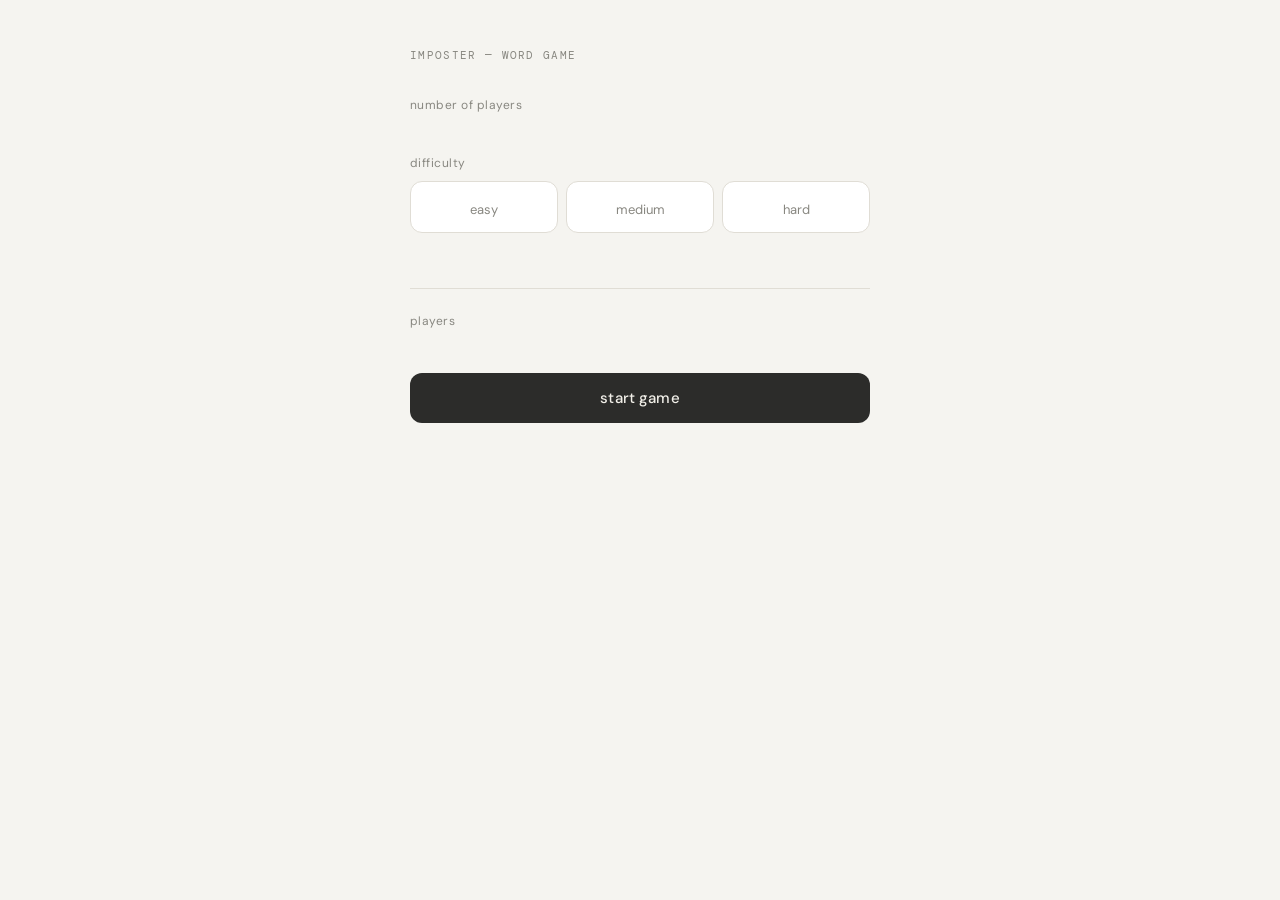
==== index.html @ f1db0918 "initial commit" ====
<!DOCTYPE html>
<html lang="en">
<head>
  <meta charset="UTF-8" />
  <meta name="viewport" content="width=device-width, initial-scale=1.0" />
  <title>Imposter — Word Game</title>
  <link rel="preconnect" href="https://fonts.googleapis.com" />
  <link href="https://fonts.googleapis.com/css2?family=DM+Mono:wght@400;500&family=DM+Sans:wght@300;400;500&display=swap" rel="stylesheet" />
  <link rel="stylesheet" href="style.css" />
</head>
<body>

  <div class="wrap">
    <div class="game-title">imposter — word game</div>

    <!-- Player count -->
    <div class="section-label">number of players</div>
    <div class="player-count-row" id="countRow"></div>

    <!-- Difficulty -->
    <div class="section-label">difficulty</div>
    <div class="mode-row">
      <button class="mode-btn" id="mEasy" onclick="setMode('easy')">
        <span class="mode-icon"></span>easy
      </button>
      <button class="mode-btn" id="mMed" onclick="setMode('medium')">
        <span class="mode-icon"></span>medium
      </button>
      <button class="mode-btn" id="mHard" onclick="setMode('hard')">
        <span class="mode-icon"></span>hard
      </button>
    </div>
    <div class="mode-desc" id="modeDesc"></div>

    <div class="divider"></div>

    <!-- Players -->
    <div class="players-section">
      <div class="section-label" style="margin-bottom: 12px;">players</div>
      <div class="player-list" id="playerList"></div>
    </div>

    <button class="start-btn" onclick="startGame()">start game</button>
  </div>

  <script src="script.js"></script>

</body>
</html>
---- style.css ----
*, *::before, *::after {
  box-sizing: border-box;
  margin: 0;
  padding: 0;
}
 
body {
  font-family: 'DM Sans', sans-serif;
  background: #f5f4f0;
  min-height: 100vh;
  display: flex;
  justify-content: center;
  align-items: flex-start;
  padding: 3rem 1rem;
}
 
.wrap {
  width: 100%;
  max-width: 460px;
}

/* ── Title ── */
.game-title {
  font-family: 'DM Mono', monospace;
  font-size: 11px;
  letter-spacing: 0.12em;
  color: #888780;
  text-transform: uppercase;
  margin-bottom: 2.2rem;
}
 
/* ── Section labels ── */
.section-label {
  font-size: 12px;
  color: #888780;
  margin-bottom: 10px;
  font-weight: 400;
  letter-spacing: 0.04em;
}

/* ── Player count buttons ── */
.player-count-row {
  display: flex;
  gap: 8px;
  margin-bottom: 2rem;
  flex-wrap: wrap;
}
 
.count-btn {
  width: 44px;
  height: 44px;
  border-radius: 10px;
  border: 1px solid #e0ddd5;
  background: #ffffff;
  font-family: 'DM Mono', monospace;
  font-size: 14px;
  cursor: pointer;
  color: #888780;
  transition: all 0.15s ease;
  display: flex;
  align-items: center;
  justify-content: center;
}
 
.count-btn:hover {
  border-color: #b4b2a9;
  color: #2c2c2a;
}
 
.count-btn.active {
  background: #2c2c2a;
  border-color: #2c2c2a;
  color: #f1efe8;
}


/* ── Difficulty buttons ── */
.mode-row {
  display: flex;
  gap: 8px;
  margin-bottom: 0.6rem;
}
 
.mode-btn {
  flex: 1;
  padding: 14px 10px;
  border-radius: 12px;
  border: 1px solid #e0ddd5;
  background: #ffffff;
  font-family: 'DM Sans', sans-serif;
  font-size: 13px;
  cursor: pointer;
  color: #888780;
  transition: all 0.15s ease;
  text-align: center;
  font-weight: 400;
}
 
.mode-btn .mode-icon {
  display: block;
  font-size: 18px;
  margin-bottom: 5px;
}
 
.mode-btn:hover {
  border-color: #b4b2a9;
  color: #2c2c2a;
}
 
.mode-btn.active-easy {
  background: #e1f5ee;
  border-color: #5dcaa5;
  color: #085041;
}
 
.mode-btn.active-medium {
  background: #faeeda;
  border-color: #ef9f27;
  color: #412402;
}
 
.mode-btn.active-hard {
  background: #faece7;
  border-color: #d85a30;
  color: #4a1b0c;
}
 
/* ── Mode description ── */
.mode-desc {
  font-size: 12px;
  color: #888780;
  margin-bottom: 1.8rem;
  padding-left: 2px;
  min-height: 16px;
}
 
/* ── Divider ── */
.divider {
  height: 1px;
  background: #e0ddd5;
  margin-bottom: 1.5rem;
}
 
/* ── Player list ── */
.players-section {
  margin-bottom: 2rem;
}
 
.player-list {
  display: flex;
  flex-direction: column;
  gap: 8px;
}
 
.player-row {
  display: flex;
  align-items: center;
  gap: 8px;
  padding: 10px 14px;
  border: 1px solid #e0ddd5;
  border-radius: 10px;
  background: #ffffff;
}
 
.player-num {
  font-family: 'DM Mono', monospace;
  font-size: 11px;
  color: #b4b2a9;
  width: 20px;
  flex-shrink: 0;
}
 
.player-name-display {
  flex: 1;
  font-size: 14px;
  color: #2c2c2a;
  font-weight: 400;
}
 
.player-input {
  flex: 1;
  border: none;
  outline: none;
  font-size: 14px;
  font-family: 'DM Sans', sans-serif;
  background: transparent;
  color: #2c2c2a;
  padding: 0;
}
 
.rename-btn {
  background: none;
  border: none;
  cursor: pointer;
  padding: 2px 4px;
  color: #b4b2a9;
  font-size: 14px;
  border-radius: 4px;
  transition: color 0.1s;
  line-height: 1;
}
 
.rename-btn:hover {
  color: #5f5e5a;
}
 
.save-btn {
  font-size: 11px;
  font-family: 'DM Mono', monospace;
  background: none;
  border: 1px solid #e0ddd5;
  border-radius: 6px;
  padding: 3px 8px;
  cursor: pointer;
  color: #888780;
  transition: all 0.1s;
}
 
.save-btn:hover {
  border-color: #b4b2a9;
  color: #2c2c2a;
}
 
/* ── Start button ── */
.start-btn {
  width: 100%;
  padding: 15px;
  border-radius: 12px;
  border: none;
  background: #2c2c2a;
  color: #f1efe8;
  font-family: 'DM Sans', sans-serif;
  font-size: 15px;
  font-weight: 500;
  cursor: pointer;
  letter-spacing: 0.01em;
  transition: opacity 0.15s;
}
 
.start-btn:hover {
  opacity: 0.88;
}
 
.start-btn:active {
  opacity: 0.75;
  transform: scale(0.99);
}
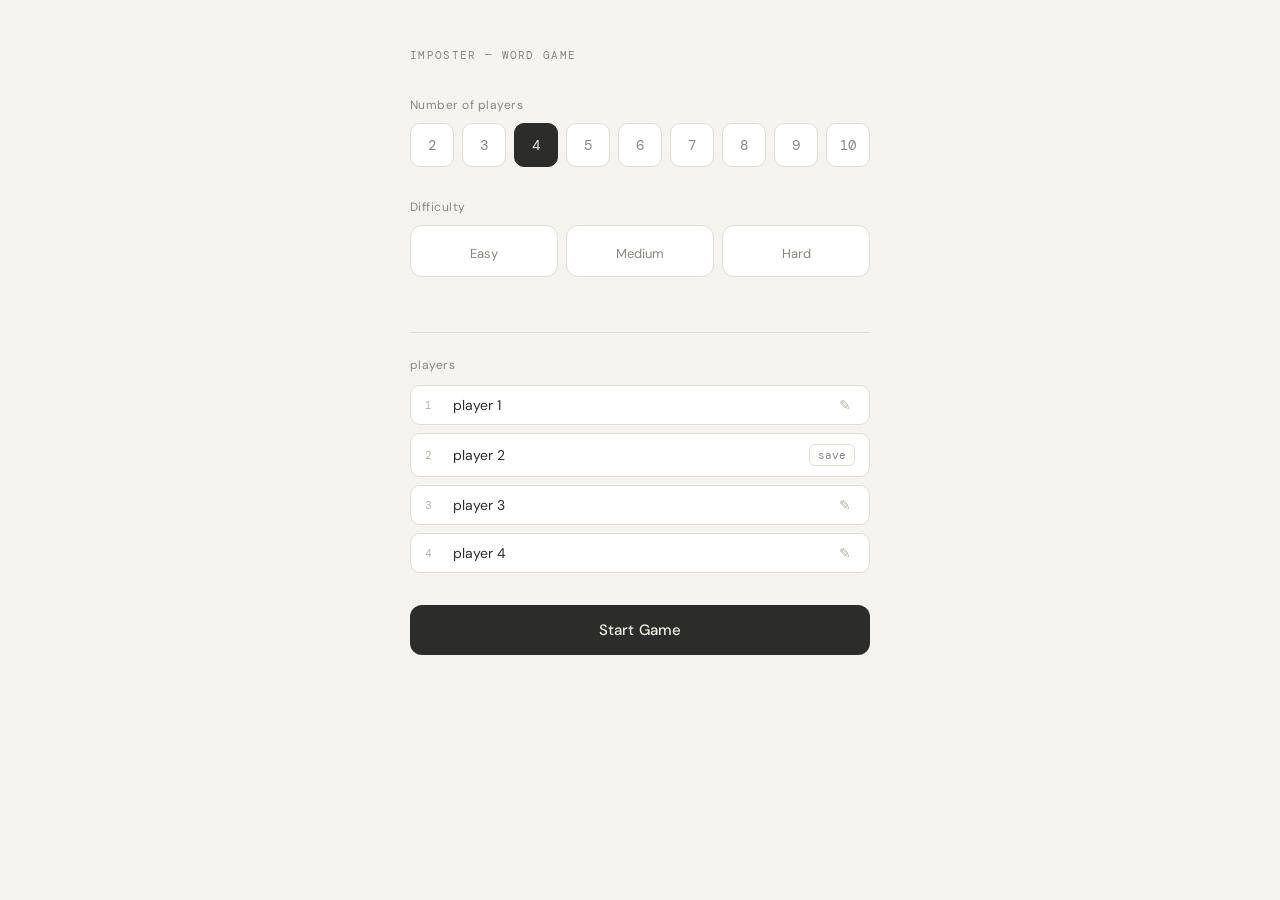
==== commit eec866ae: "fixed typos" ====
--- a/index.html
+++ b/index.html
@@ -11,23 +11,23 @@
 <body>
 
   <div class="wrap">
-    <div class="game-title">imposter — word game</div>
+    <div class="game-title">Imposter — word game</div>
 
     <!-- Player count -->
-    <div class="section-label">number of players</div>
+    <div class="section-label">Number of players</div>
     <div class="player-count-row" id="countRow"></div>
 
     <!-- Difficulty -->
-    <div class="section-label">difficulty</div>
+    <div class="section-label">Difficulty</div>
     <div class="mode-row">
       <button class="mode-btn" id="mEasy" onclick="setMode('easy')">
-        <span class="mode-icon"></span>easy
+        <span class="mode-icon"></span>Easy
       </button>
       <button class="mode-btn" id="mMed" onclick="setMode('medium')">
-        <span class="mode-icon"></span>medium
+        <span class="mode-icon"></span>Medium
       </button>
       <button class="mode-btn" id="mHard" onclick="setMode('hard')">
-        <span class="mode-icon"></span>hard
+        <span class="mode-icon"></span>Hard
       </button>
     </div>
     <div class="mode-desc" id="modeDesc"></div>
@@ -40,7 +40,7 @@
       <div class="player-list" id="playerList"></div>
     </div>
 
-    <button class="start-btn" onclick="startGame()">start game</button>
+    <button class="start-btn" onclick="startGame()">Start Game</button>
   </div>
 
   <script src="script.js"></script>
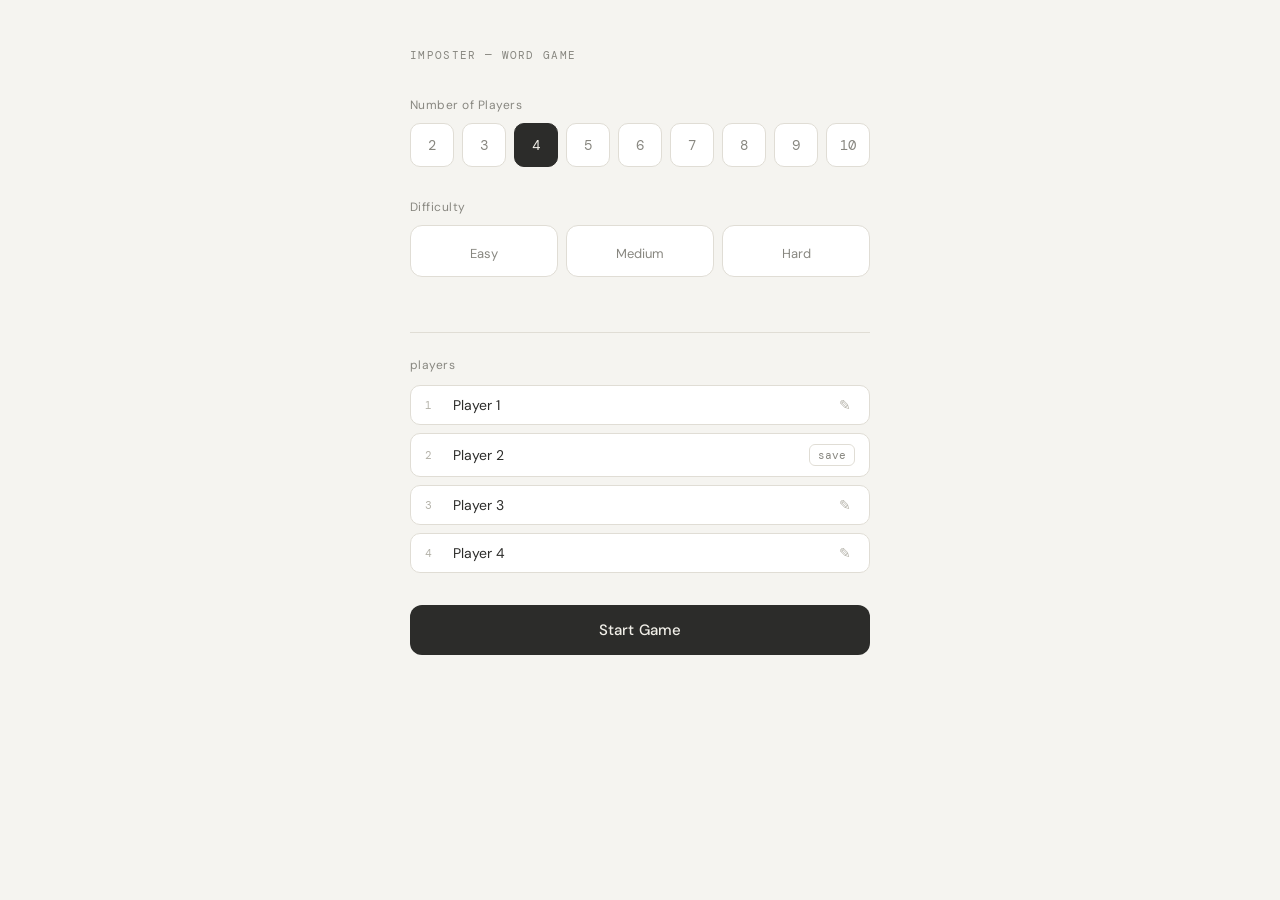
==== commit ba0925a0: "fixed a typo" ====
--- a/index.html
+++ b/index.html
@@ -14,7 +14,7 @@
     <div class="game-title">Imposter — word game</div>
 
     <!-- Player count -->
-    <div class="section-label">Number of players</div>
+    <div class="section-label">Number of Players</div>
     <div class="player-count-row" id="countRow"></div>
 
     <!-- Difficulty -->
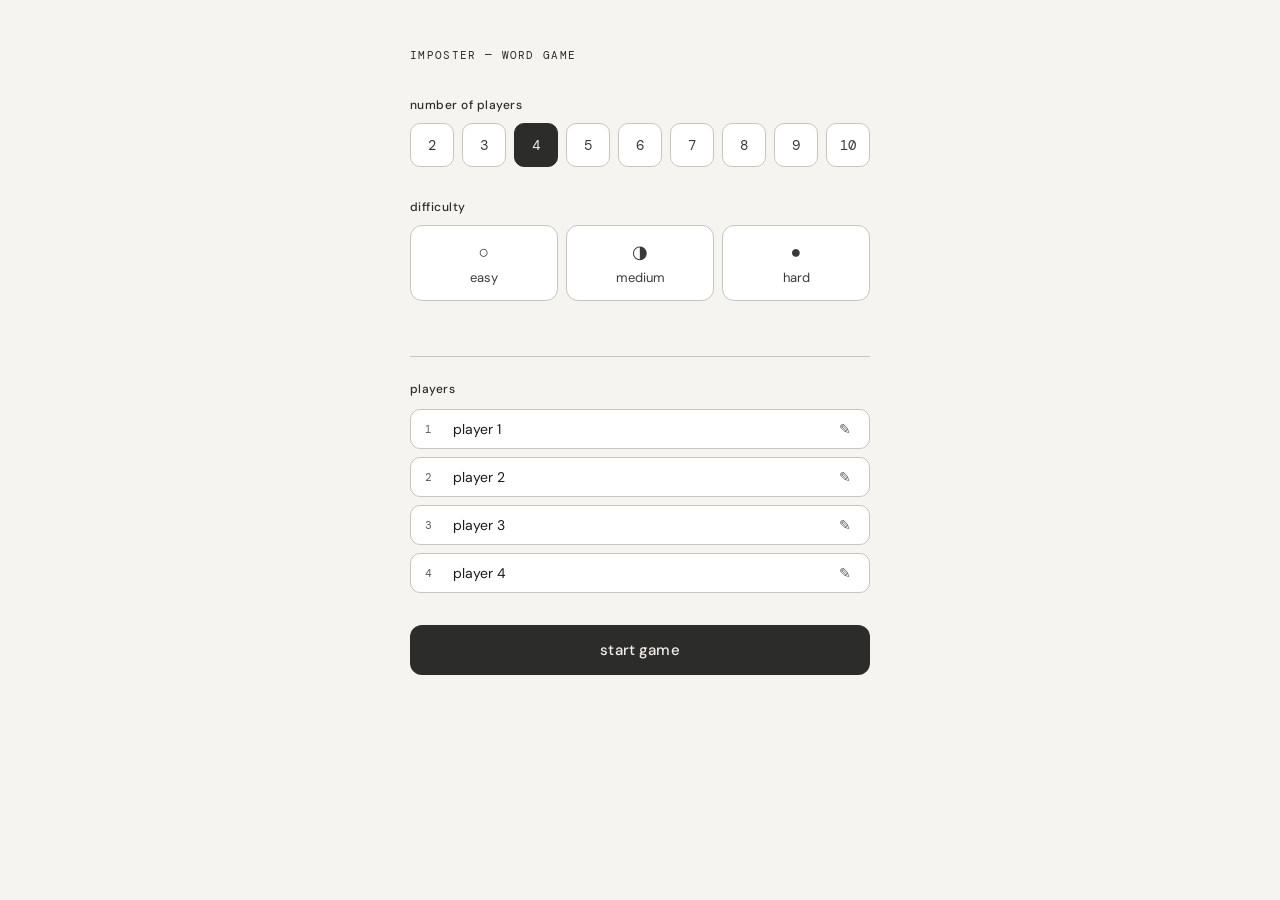
==== commit f4336835: "added the functions and prompt for claude AI" ====
--- a/index.html
+++ b/index.html
@@ -11,23 +11,23 @@
 <body>
 
   <div class="wrap">
-    <div class="game-title">Imposter — word game</div>
+    <div class="game-title">imposter — word game</div>
 
     <!-- Player count -->
-    <div class="section-label">Number of Players</div>
+    <div class="section-label">number of players</div>
     <div class="player-count-row" id="countRow"></div>
 
     <!-- Difficulty -->
-    <div class="section-label">Difficulty</div>
+    <div class="section-label">difficulty</div>
     <div class="mode-row">
       <button class="mode-btn" id="mEasy" onclick="setMode('easy')">
-        <span class="mode-icon"></span>Easy
+        <span class="mode-icon">○</span>easy
       </button>
       <button class="mode-btn" id="mMed" onclick="setMode('medium')">
-        <span class="mode-icon"></span>Medium
+        <span class="mode-icon">◑</span>medium
       </button>
       <button class="mode-btn" id="mHard" onclick="setMode('hard')">
-        <span class="mode-icon"></span>Hard
+        <span class="mode-icon">●</span>hard
       </button>
     </div>
     <div class="mode-desc" id="modeDesc"></div>
@@ -40,9 +40,12 @@
       <div class="player-list" id="playerList"></div>
     </div>
 
-    <button class="start-btn" onclick="startGame()">Start Game</button>
+    <button class="start-btn" id="startBtn" onclick="startGame()">start game</button>
+    <div class="loading-msg" id="loadingMsg"></div>
   </div>
 
+  <script src="config.js"></script>
+  <script src="words.js"></script>
   <script src="script.js"></script>
 
 </body>
--- a/style.css
+++ b/style.css
@@ -3,7 +3,7 @@
   margin: 0;
   padding: 0;
 }
- 
+
 body {
   font-family: 'DM Sans', sans-serif;
   background: #f5f4f0;
@@ -13,7 +13,7 @@
   align-items: flex-start;
   padding: 3rem 1rem;
 }
- 
+
 .wrap {
   width: 100%;
   max-width: 460px;
@@ -24,17 +24,17 @@
   font-family: 'DM Mono', monospace;
   font-size: 11px;
   letter-spacing: 0.12em;
-  color: #888780;
+  color: #2c2c2a;              /* darker — was #888780 */
   text-transform: uppercase;
   margin-bottom: 2.2rem;
 }
- 
+
 /* ── Section labels ── */
 .section-label {
   font-size: 12px;
-  color: #888780;
+  color: #2c2c2a;              /* darker — was #888780 */
   margin-bottom: 10px;
-  font-weight: 400;
+  font-weight: 500;            /* slightly bolder */
   letter-spacing: 0.04em;
 }
 
@@ -45,138 +45,137 @@
   margin-bottom: 2rem;
   flex-wrap: wrap;
 }
- 
+
 .count-btn {
   width: 44px;
   height: 44px;
   border-radius: 10px;
-  border: 1px solid #e0ddd5;
+  border: 1px solid #c8c5bc;  /* slightly darker border */
   background: #ffffff;
   font-family: 'DM Mono', monospace;
   font-size: 14px;
   cursor: pointer;
-  color: #888780;
+  color: #3a3a38;              /* darker — was #888780 */
   transition: all 0.15s ease;
   display: flex;
   align-items: center;
   justify-content: center;
 }
- 
+
 .count-btn:hover {
-  border-color: #b4b2a9;
-  color: #2c2c2a;
-}
- 
+  border-color: #888780;
+  color: #1a1a18;
+}
+
 .count-btn.active {
   background: #2c2c2a;
   border-color: #2c2c2a;
   color: #f1efe8;
 }
 
-
 /* ── Difficulty buttons ── */
 .mode-row {
   display: flex;
   gap: 8px;
   margin-bottom: 0.6rem;
 }
- 
+
 .mode-btn {
   flex: 1;
   padding: 14px 10px;
   border-radius: 12px;
-  border: 1px solid #e0ddd5;
+  border: 1px solid #c8c5bc;
   background: #ffffff;
   font-family: 'DM Sans', sans-serif;
   font-size: 13px;
   cursor: pointer;
-  color: #888780;
+  color: #3a3a38;              /* darker — was #888780 */
   transition: all 0.15s ease;
   text-align: center;
   font-weight: 400;
 }
- 
+
 .mode-btn .mode-icon {
   display: block;
   font-size: 18px;
   margin-bottom: 5px;
 }
- 
+
 .mode-btn:hover {
-  border-color: #b4b2a9;
-  color: #2c2c2a;
-}
- 
+  border-color: #888780;
+  color: #1a1a18;
+}
+
 .mode-btn.active-easy {
   background: #e1f5ee;
   border-color: #5dcaa5;
   color: #085041;
 }
- 
+
 .mode-btn.active-medium {
   background: #faeeda;
   border-color: #ef9f27;
   color: #412402;
 }
- 
+
 .mode-btn.active-hard {
   background: #faece7;
   border-color: #d85a30;
   color: #4a1b0c;
 }
- 
+
 /* ── Mode description ── */
 .mode-desc {
   font-size: 12px;
-  color: #888780;
+  color: #3a3a38;              /* darker — was #888780 */
   margin-bottom: 1.8rem;
   padding-left: 2px;
   min-height: 16px;
 }
- 
+
 /* ── Divider ── */
 .divider {
   height: 1px;
-  background: #e0ddd5;
+  background: #c8c5bc;        /* slightly darker */
   margin-bottom: 1.5rem;
 }
- 
+
 /* ── Player list ── */
 .players-section {
   margin-bottom: 2rem;
 }
- 
+
 .player-list {
   display: flex;
   flex-direction: column;
   gap: 8px;
 }
- 
+
 .player-row {
   display: flex;
   align-items: center;
   gap: 8px;
   padding: 10px 14px;
-  border: 1px solid #e0ddd5;
+  border: 1px solid #c8c5bc;
   border-radius: 10px;
   background: #ffffff;
 }
- 
+
 .player-num {
   font-family: 'DM Mono', monospace;
   font-size: 11px;
-  color: #b4b2a9;
+  color: #5f5e5a;              /* darker — was #b4b2a9 */
   width: 20px;
   flex-shrink: 0;
 }
- 
+
 .player-name-display {
   flex: 1;
   font-size: 14px;
-  color: #2c2c2a;
+  color: #1a1a18;              /* very dark */
   font-weight: 400;
 }
- 
+
 .player-input {
   flex: 1;
   border: none;
@@ -184,43 +183,43 @@
   font-size: 14px;
   font-family: 'DM Sans', sans-serif;
   background: transparent;
-  color: #2c2c2a;
+  color: #1a1a18;
   padding: 0;
 }
- 
+
 .rename-btn {
   background: none;
   border: none;
   cursor: pointer;
   padding: 2px 4px;
-  color: #b4b2a9;
+  color: #5f5e5a;              /* darker — was #b4b2a9 */
   font-size: 14px;
   border-radius: 4px;
   transition: color 0.1s;
   line-height: 1;
 }
- 
+
 .rename-btn:hover {
-  color: #5f5e5a;
-}
- 
+  color: #1a1a18;
+}
+
 .save-btn {
   font-size: 11px;
   font-family: 'DM Mono', monospace;
   background: none;
-  border: 1px solid #e0ddd5;
+  border: 1px solid #c8c5bc;
   border-radius: 6px;
   padding: 3px 8px;
   cursor: pointer;
-  color: #888780;
+  color: #3a3a38;
   transition: all 0.1s;
 }
- 
+
 .save-btn:hover {
-  border-color: #b4b2a9;
-  color: #2c2c2a;
-}
- 
+  border-color: #888780;
+  color: #1a1a18;
+}
+
 /* ── Start button ── */
 .start-btn {
   width: 100%;
@@ -236,13 +235,23 @@
   letter-spacing: 0.01em;
   transition: opacity 0.15s;
 }
- 
-.start-btn:hover {
-  opacity: 0.88;
-}
- 
-.start-btn:active {
-  opacity: 0.75;
-  transform: scale(0.99);
-}
- 
+
+.start-btn:hover  { opacity: 0.88; }
+.start-btn:active { opacity: 0.75; transform: scale(0.99); }
+
+.start-btn:disabled {
+  opacity: 0.45;
+  cursor: not-allowed;
+  transform: none;
+}
+
+/* ── Loading message shown while fetching words ── */
+.loading-msg {
+  text-align: center;
+  font-size: 12px;
+  font-family: 'DM Mono', monospace;
+  color: #5f5e5a;
+  margin-top: 12px;
+  min-height: 18px;
+  letter-spacing: 0.04em;
+}
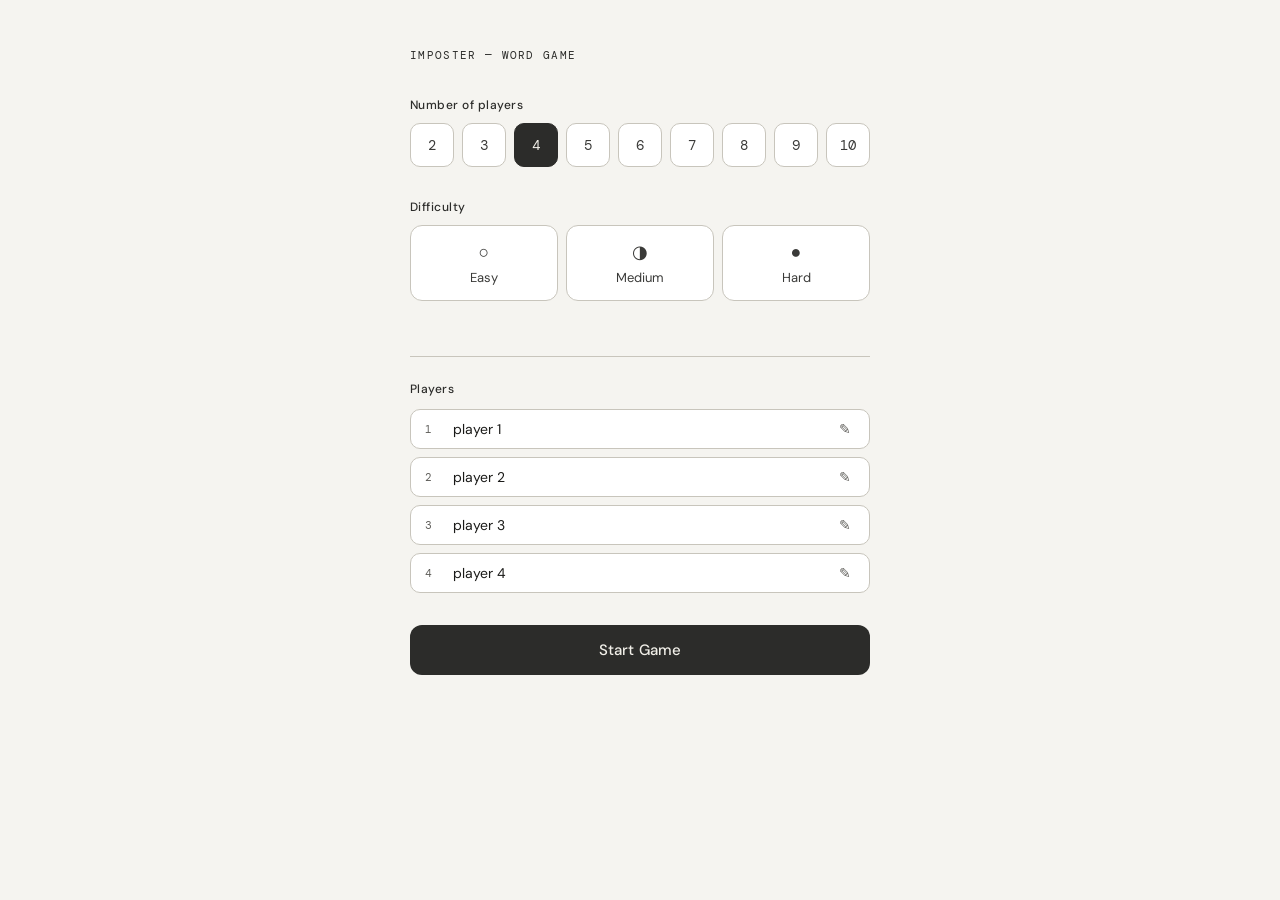
==== commit ebe4da42: "fixed some typos" ====
--- a/index.html
+++ b/index.html
@@ -11,23 +11,23 @@
 <body>
 
   <div class="wrap">
-    <div class="game-title">imposter — word game</div>
+    <div class="game-title">Imposter — word game</div>
 
     <!-- Player count -->
-    <div class="section-label">number of players</div>
+    <div class="section-label">Number of players</div>
     <div class="player-count-row" id="countRow"></div>
 
     <!-- Difficulty -->
-    <div class="section-label">difficulty</div>
+    <div class="section-label">Difficulty</div>
     <div class="mode-row">
       <button class="mode-btn" id="mEasy" onclick="setMode('easy')">
-        <span class="mode-icon">○</span>easy
+        <span class="mode-icon">○</span>Easy
       </button>
       <button class="mode-btn" id="mMed" onclick="setMode('medium')">
-        <span class="mode-icon">◑</span>medium
+        <span class="mode-icon">◑</span>Medium
       </button>
       <button class="mode-btn" id="mHard" onclick="setMode('hard')">
-        <span class="mode-icon">●</span>hard
+        <span class="mode-icon">●</span>Hard
       </button>
     </div>
     <div class="mode-desc" id="modeDesc"></div>
@@ -36,11 +36,11 @@
 
     <!-- Players -->
     <div class="players-section">
-      <div class="section-label" style="margin-bottom: 12px;">players</div>
+      <div class="section-label" style="margin-bottom: 12px;">Players</div>
       <div class="player-list" id="playerList"></div>
     </div>
 
-    <button class="start-btn" id="startBtn" onclick="startGame()">start game</button>
+    <button class="start-btn" id="startBtn" onclick="startGame()">Start Game</button>
     <div class="loading-msg" id="loadingMsg"></div>
   </div>
 
--- a/style.css
+++ b/style.css
@@ -24,7 +24,7 @@
   font-family: 'DM Mono', monospace;
   font-size: 11px;
   letter-spacing: 0.12em;
-  color: #2c2c2a;              /* darker — was #888780 */
+  color: #2c2c2a;              
   text-transform: uppercase;
   margin-bottom: 2.2rem;
 }
@@ -32,9 +32,9 @@
 /* ── Section labels ── */
 .section-label {
   font-size: 12px;
-  color: #2c2c2a;              /* darker — was #888780 */
+  color: #2c2c2a;              
   margin-bottom: 10px;
-  font-weight: 500;            /* slightly bolder */
+  font-weight: 500;            
   letter-spacing: 0.04em;
 }
 
@@ -50,12 +50,12 @@
   width: 44px;
   height: 44px;
   border-radius: 10px;
-  border: 1px solid #c8c5bc;  /* slightly darker border */
+  border: 1px solid #c8c5bc;  
   background: #ffffff;
   font-family: 'DM Mono', monospace;
   font-size: 14px;
   cursor: pointer;
-  color: #3a3a38;              /* darker — was #888780 */
+  color: #3a3a38;              
   transition: all 0.15s ease;
   display: flex;
   align-items: center;
@@ -89,7 +89,7 @@
   font-family: 'DM Sans', sans-serif;
   font-size: 13px;
   cursor: pointer;
-  color: #3a3a38;              /* darker — was #888780 */
+  color: #3a3a38;              
   transition: all 0.15s ease;
   text-align: center;
   font-weight: 400;
@@ -127,7 +127,7 @@
 /* ── Mode description ── */
 .mode-desc {
   font-size: 12px;
-  color: #3a3a38;              /* darker — was #888780 */
+  color: #3a3a38;              
   margin-bottom: 1.8rem;
   padding-left: 2px;
   min-height: 16px;
@@ -136,7 +136,7 @@
 /* ── Divider ── */
 .divider {
   height: 1px;
-  background: #c8c5bc;        /* slightly darker */
+  background: #c8c5bc;        
   margin-bottom: 1.5rem;
 }
 
@@ -164,7 +164,7 @@
 .player-num {
   font-family: 'DM Mono', monospace;
   font-size: 11px;
-  color: #5f5e5a;              /* darker — was #b4b2a9 */
+  color: #5f5e5a;              
   width: 20px;
   flex-shrink: 0;
 }
@@ -172,7 +172,7 @@
 .player-name-display {
   flex: 1;
   font-size: 14px;
-  color: #1a1a18;              /* very dark */
+  color: #1a1a18;             
   font-weight: 400;
 }
 
@@ -192,7 +192,7 @@
   border: none;
   cursor: pointer;
   padding: 2px 4px;
-  color: #5f5e5a;              /* darker — was #b4b2a9 */
+  color: #5f5e5a;              
   font-size: 14px;
   border-radius: 4px;
   transition: color 0.1s;
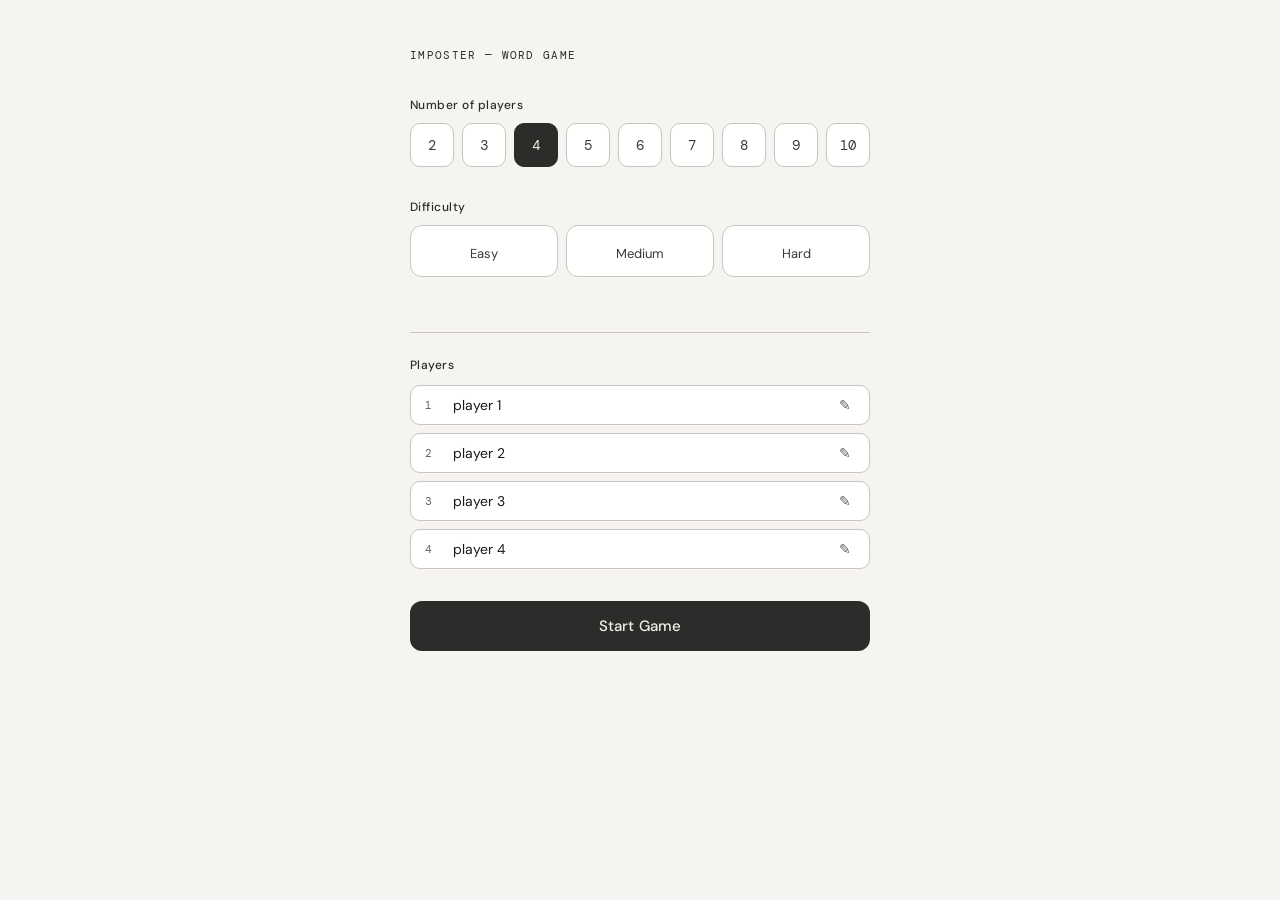
==== commit be98c8e9: "removed the symbols for easy hard medium" ====
--- a/index.html
+++ b/index.html
@@ -21,13 +21,13 @@
     <div class="section-label">Difficulty</div>
     <div class="mode-row">
       <button class="mode-btn" id="mEasy" onclick="setMode('easy')">
-        <span class="mode-icon">○</span>Easy
+        <span class="mode-icon"></span>Easy
       </button>
       <button class="mode-btn" id="mMed" onclick="setMode('medium')">
-        <span class="mode-icon">◑</span>Medium
+        <span class="mode-icon"></span>Medium
       </button>
       <button class="mode-btn" id="mHard" onclick="setMode('hard')">
-        <span class="mode-icon">●</span>Hard
+        <span class="mode-icon"></span>Hard
       </button>
     </div>
     <div class="mode-desc" id="modeDesc"></div>
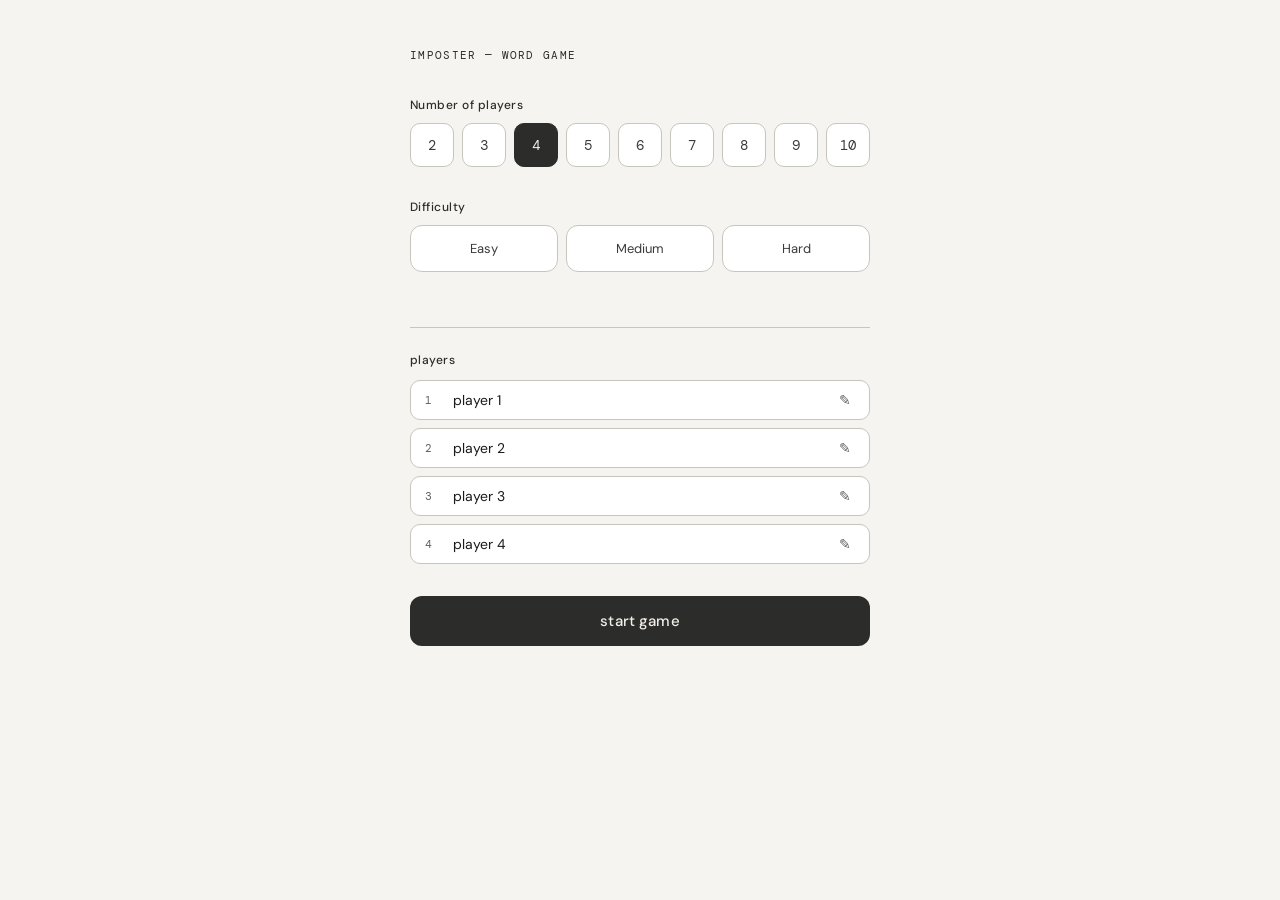
==== commit 4be71f98: "fixed the html and also syntax" ====
--- a/index.html
+++ b/index.html
@@ -21,13 +21,13 @@
     <div class="section-label">Difficulty</div>
     <div class="mode-row">
       <button class="mode-btn" id="mEasy" onclick="setMode('easy')">
-        <span class="mode-icon"></span>Easy
+        Easy
       </button>
       <button class="mode-btn" id="mMed" onclick="setMode('medium')">
-        <span class="mode-icon"></span>Medium
+        Medium
       </button>
       <button class="mode-btn" id="mHard" onclick="setMode('hard')">
-        <span class="mode-icon"></span>Hard
+        Hard
       </button>
     </div>
     <div class="mode-desc" id="modeDesc"></div>
@@ -36,11 +36,11 @@
 
     <!-- Players -->
     <div class="players-section">
-      <div class="section-label" style="margin-bottom: 12px;">Players</div>
+      <div class="section-label" style="margin-bottom: 12px;">players</div>
       <div class="player-list" id="playerList"></div>
     </div>
 
-    <button class="start-btn" id="startBtn" onclick="startGame()">Start Game</button>
+    <button class="start-btn" id="startBtn" onclick="startGame()">start game</button>
     <div class="loading-msg" id="loadingMsg"></div>
   </div>
 
